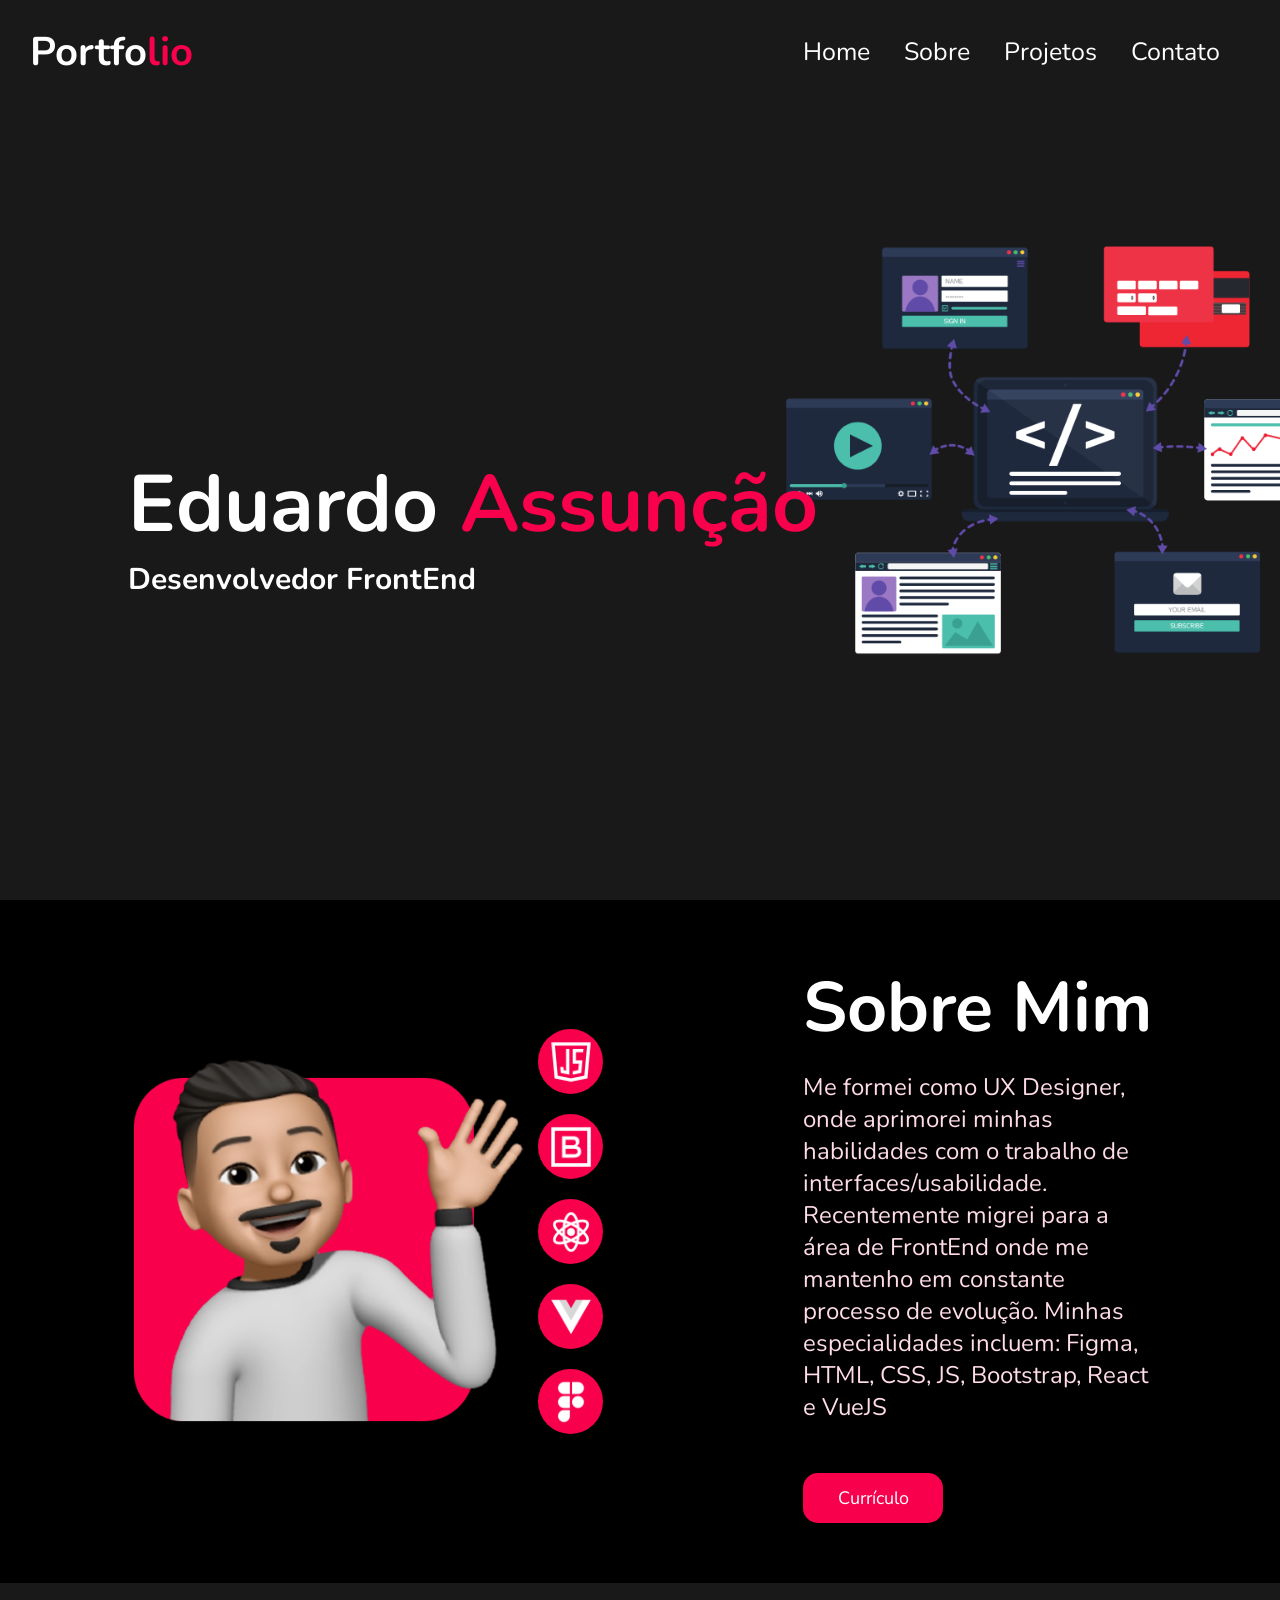
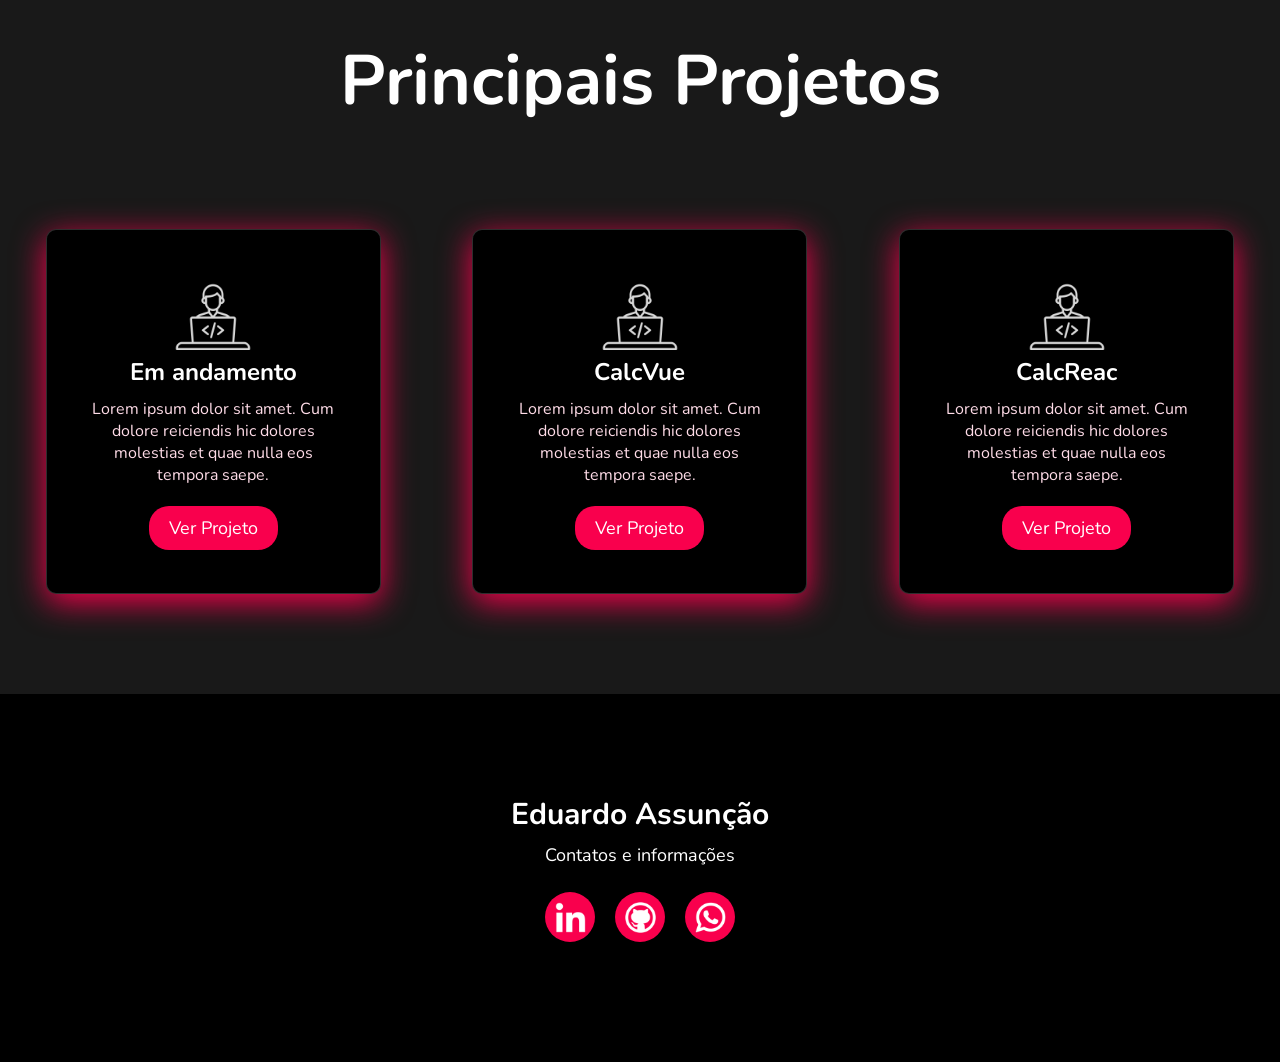
==== index.html @ 31cc2505 "Primeiro commit portfolio" ====
<!DOCTYPE html>
<html lang="pt-br">
<head>
    <meta charset="UTF-8">
    <meta name="viewport" content="width=device-width, initial-scale=1.0">
    <link rel="stylesheet" href="./styles.css">
    <link rel="preconnect" href="https://fonts.googleapis.com">
    <link rel="preconnect" href="https://fonts.gstatic.com" crossorigin>
    <link href="https://fonts.googleapis.com/css2?family=Nunito:wght@200;500&display=swap" rel="stylesheet">
    <title>Eduardo Assunção</title>
</head>
<body>

    <div class="caixa-principal" id="home">
        <nav>
            <h2 class="portfolio">Portfo<span>lio</span></h2>
            <ul>
                <li><a class="link-menu" href="#home">Home</a></li>
                <li><a class="link-menu" href="#sobre">Sobre</a></li>
                <li><a class="link-menu" href="#projetos-id">Projetos</a></li>
                <li><a class="link-menu" href="#contato">Contato</a></li>
            </ul>
        </nav>

        <div class="meu-nome">
            <h1>Eduardo <span>Assunção</span></h1>
            <h3>Desenvolvedor FrontEnd</h3>
        </div>

    </div>

    <section id="sobre">

        <img src="./img/eduardo.png">

        <div class="bibliotecas">

            <a>
                <img src="./img/js.png" title="Javascript">
            </a>

            <a>
                <img src="./img/bs.png" title="Bootstrap">
            </a>

            <a>
                <img src="./img/reac.png" title="React">
            </a>

            <a>
                <img src="./img/vue.png" title="VueJS">
            </a>

            <a>
                <img src="./img/fig.png" title="Figma">
            </a>

        </div>
        <div>
            <h2>Sobre Mim</h2>
            <p>Me formei como UX Designer, onde aprimorei minhas habilidades com o trabalho de interfaces/usabilidade. Recentemente migrei para a área de FrontEnd onde me mantenho em constante processo de evolução. Minhas especialidades incluem: Figma, HTML, CSS, JS, Bootstrap, React e VueJS</p>
            <button>Currículo</button>
        </div>

    </section>

    <div class="projetos" id="projetos-id">
        <h2>Principais Projetos</h2>

        <div class="card-projetos">

        <div class="card">
            <img src="./img/desenvolvimento.png">
            <h5>Em andamento</h5>
            <p>Lorem ipsum dolor sit amet. Cum dolore reiciendis hic dolores molestias et quae nulla eos tempora saepe.</p>
            <a>Ver Projeto</a>
        </div>

        <div class="card">
            <img src="./img/desenvolvimento.png">
            <h5>CalcVue</h5>
            <p>Lorem ipsum dolor sit amet. Cum dolore reiciendis hic dolores molestias et quae nulla eos tempora saepe.</p>
            <a>Ver Projeto</a>
        </div>

        <div class="card">
            <img src="./img/desenvolvimento.png">
            <h5>CalcReac</h5>
            <p>Lorem ipsum dolor sit amet. Cum dolore reiciendis hic dolores molestias et quae nulla eos tempora saepe.</p>
            <a>Ver Projeto</a>
        </div>

    </div>

    </div>

    <footer id="contato">
        <h5>Eduardo Assunção</h5>
        <p>Contatos e informações</p>

        <div class="icones">
            <a href="https://www.linkedin.com/in/fronteduardo/" target="_blank">
                <img src="./img/linkedin.png" title="Linkedin">
            </a>

            <a href="https://github.com/edurodriguess" target="_blank">
                <img src="./img/github.png" title="GitHub">
            </a>

            <a href="https://contate.me/eduardoassuncao" target="_blank">
                <img src="./img/whatsapp.png" title="Whatsapp">
            </a>

        </div>

    </footer>

</body>

</html>
---- styles.css ----
* {
    margin: 0;
    padding: 0;
    box-sizing: border-box;
    font-family: 'Nunito', sans-serif;
}

.caixa-principal {
    height: 100vh;
    width: 100%;
    background-image: url(./img/background.png);
    background-size: cover;
    background-position: center;
    background-color: #191919;
}

nav {
    display: flex;
    align-items: center;
    justify-content: space-between;
    padding-left: 30px;
    padding-right: 30px;
    padding-top: 25px;
}

.portfolio {
    color: #ffffff;
    font-size: 40px;
}

.portfolio span {
    color: #f9004d
}

li {
    color: #ffffff;
    list-style: none;
    display: inline-block;
    font-size: 25px;
    margin-right: 30px;
    cursor: pointer;
}

.link-menu {
    text-decoration: none;
    color: #ffffff;
}

.link-menu:hover {
    color: #f9004d;
    transition: 0.5seg;
}

.meu-nome {
    position: absolute;
    top: 50%;
    left: 10%;

}

h1 {
    color: #ffffff;
    font-size: 80px;
}

h1 span {
    color: #f9004d;
}

.meu-nome h3 {
    color: #ffffff;
    font-size: 30px;
}

section {
    display: flex;
    align-items: center;
    padding: 60px 10%;
    background-color: #000000;
}

section img {
    height: 400px;
    border-radius: 15%;
    margin-right:0px;
}

section div h2 {
    color: #ffffff;
    font-size: 70px;
}

section div p {
    color: #ffdce8;
    font-size: 24px;
    margin-top: 15px;
    margin-bottom: 50px;
}

section div button {
    color: #ffffff;
    background: #f9004d;
    height: 50px;
    width: 140px;
    font-size: 18px;
    border: none;
    border-radius: 15px;
    cursor: pointer;
}

section div button:hover {
    background-color: #000000;
    border: 2px solid #f9004d;
    transition: 0.5seg;
}

.projetos {
    background-color: #191919;
    padding-top: 50px;
    padding-bottom: 100px;
}

.projetos h2 {
    color: #ffffff;
    font-size: 70px;
    text-align: center;
}

.card {
    height: 365px;
    width: 335px;
    border-radius: 20px;
    padding: 20px 35px;
    text-align: center;
    background: #000000;
    box-shadow: 0 8px 32px 0 #f9004d;
    backdrop-filter: blur( 13.5px );
    -webkit-backdrop-filter: blur( 13.5px );
    border-radius: 10px;
    border: 1px solid rgba( 255, 255, 255, 0.18 );
}

.card img {
    height: 100px;
}

.card h5 {
    color: #ffffff;
    font-size: 24px;
}

.card p {
    color: #ffdce8;
    margin-top: 10px;
    margin-bottom: 30px;
}

.card a {
    color: #ffffff;
    background: #f9004d;
    padding: 10px 20px;
    font-size: 18px;
    border: none;
    border-radius: 20px;
    cursor: pointer;
    transition: 0.5seg;
    text-decoration: none;
}

.card a:hover {
    background-color: transparent;
    border: 2px solid #f9004d;
}

.card-projetos {
    display: flex;
    justify-content: space-around;
    margin-top: 100px;
}

footer {
    background-color: #000000;
    padding-top: 100px;
    padding-bottom: 120px;
    display: flex;
    flex-direction: column;
    align-items: center;
    justify-content: center;
}

footer h5 {
    color: #ffffff;
    font-size: 30px;
}

footer p {
    color: #ffffff;
    font-size: 18px;
    margin-top: 8px;
    margin-bottom: 25px;
}

.icones {
    display: flex;
    gap: 20px;
}

.icones img {
    height: 45px;
    border-radius: 50%;
}

.icones a {
    background-color: #f9004d;
    border-radius: 25px;
    display: flex;
    align-items: center;
    justify-content: center;
    height: 50px;
    width: 50px;
    cursor: pointer;
}

.icones a:hover {
    transform: scale(1.3);
    transition: 0.5seg;
}

.bibliotecas {
    display: flex;
    flex-direction: column;
    margin-left: 10px;
}

.bibliotecas img {
    height: 60px;
    border-radius: 50px;
}

.bibliotecas a {
    background-color: #f9004d;
    border-radius: 50px;
    display: flex;
    flex-direction: column;
    align-items: center;
    justify-content: center;
    height: 65px;
    width: 65px;
    cursor: pointer;
    margin-right: 200px;
    margin-bottom: 20px;
}

.bibliotecas a:hover {
    transform: scale(1.1);
    transition: 0.5seg;
}
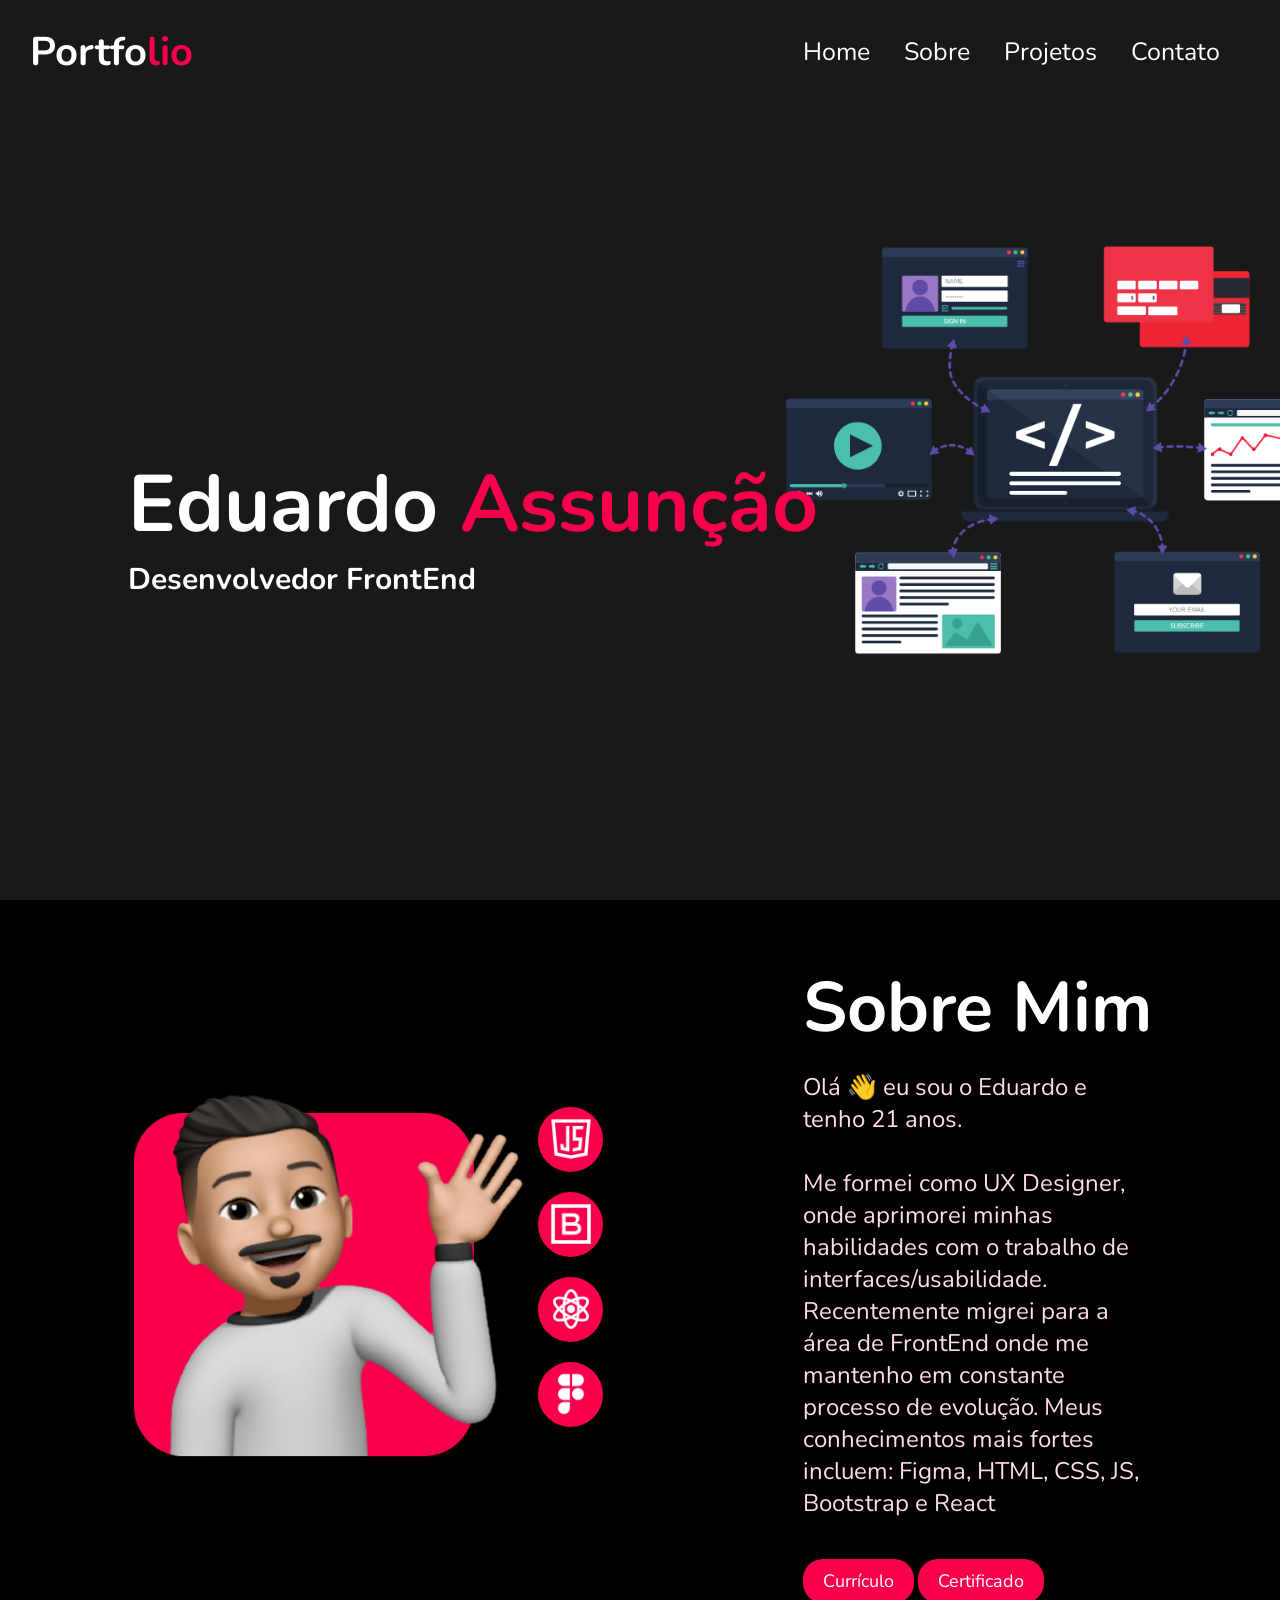
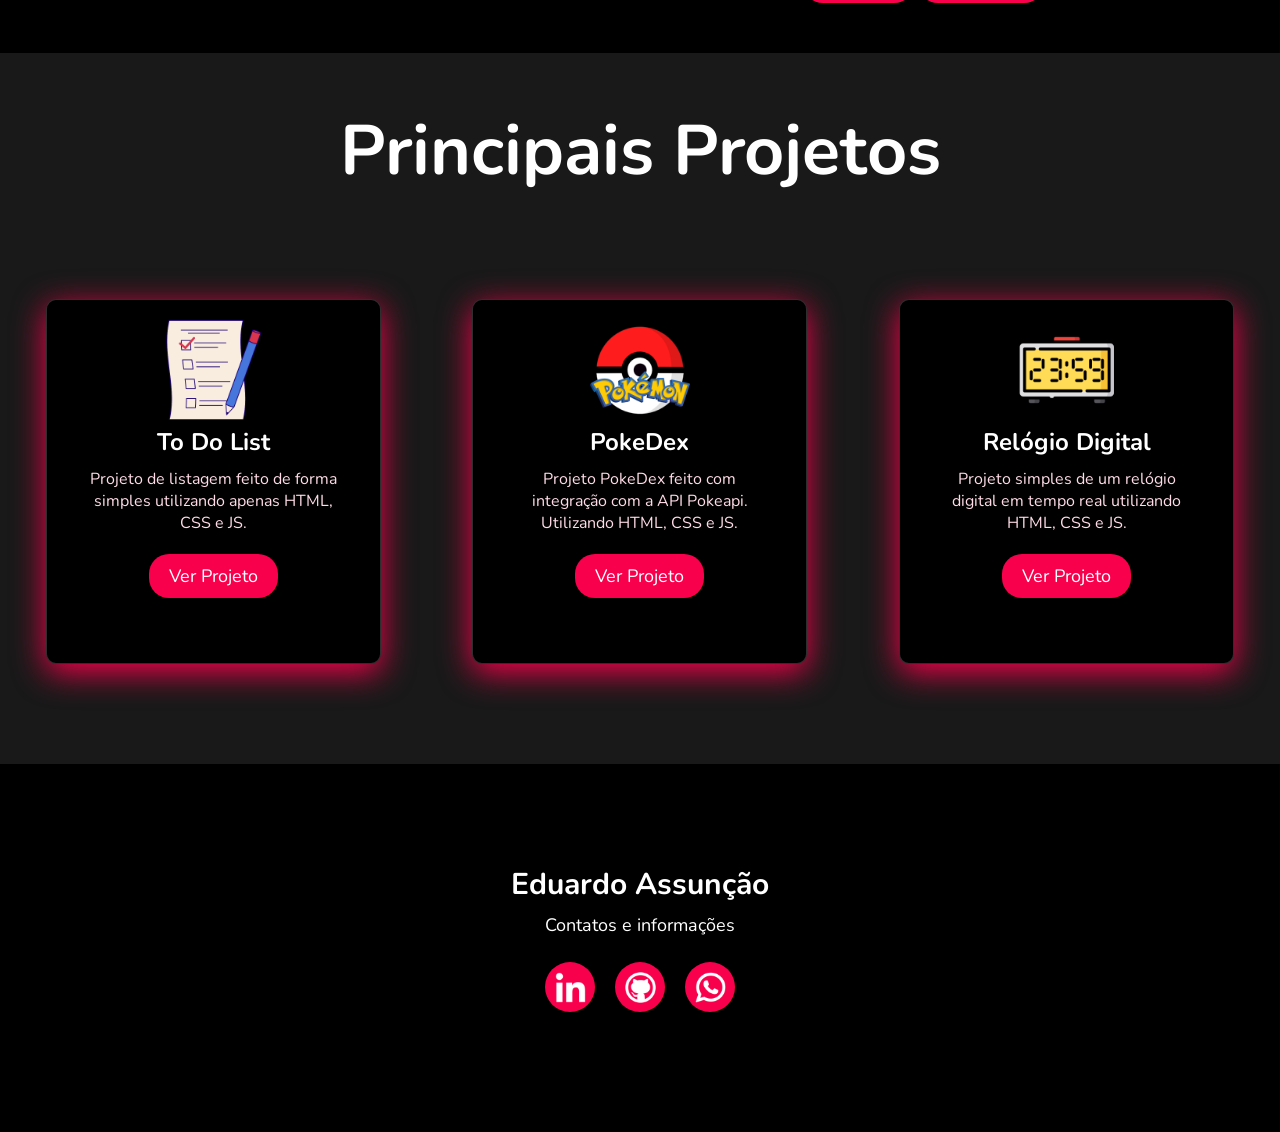
==== commit a14eea14: "Versão 2 do portfolio com projetos adicionados" ====
--- a/index.html
+++ b/index.html
@@ -48,18 +48,14 @@
             </a>
 
             <a>
-                <img src="./img/vue.png" title="VueJS">
-            </a>
-
-            <a>
                 <img src="./img/fig.png" title="Figma">
             </a>
 
         </div>
-        <div>
+        <div class="textoprincipal">
             <h2>Sobre Mim</h2>
-            <p>Me formei como UX Designer, onde aprimorei minhas habilidades com o trabalho de interfaces/usabilidade. Recentemente migrei para a área de FrontEnd onde me mantenho em constante processo de evolução. Minhas especialidades incluem: Figma, HTML, CSS, JS, Bootstrap, React e VueJS</p>
-            <button>Currículo</button>
+            <p>Olá 👋 eu sou o Eduardo e tenho 21 anos. <br><br> Me formei como UX Designer, onde aprimorei minhas habilidades com o trabalho de interfaces/usabilidade. Recentemente migrei para a área de FrontEnd onde me mantenho em constante processo de evolução. Meus conhecimentos mais fortes incluem: Figma, HTML, CSS, JS, Bootstrap e React</p>
+            <a href="./pdf/Curriculo.pdf" download>Currículo</a> <a href="./pdf/certificado udemy.pdf" target="_blank">Certificado</a>
         </div>
 
     </section>
@@ -70,24 +66,24 @@
         <div class="card-projetos">
 
         <div class="card">
-            <img src="./img/desenvolvimento.png">
-            <h5>Em andamento</h5>
-            <p>Lorem ipsum dolor sit amet. Cum dolore reiciendis hic dolores molestias et quae nulla eos tempora saepe.</p>
-            <a>Ver Projeto</a>
+            <img src="./img/todoicon.png">
+            <h5>To Do List</h5>
+            <p>Projeto de listagem feito de forma simples utilizando apenas HTML, CSS e JS.</p>
+            <a href="https://edurodriguess.github.io/todolist-basic/" target="_blank">Ver Projeto</a>
         </div>
 
         <div class="card">
-            <img src="./img/desenvolvimento.png">
-            <h5>CalcVue</h5>
-            <p>Lorem ipsum dolor sit amet. Cum dolore reiciendis hic dolores molestias et quae nulla eos tempora saepe.</p>
-            <a>Ver Projeto</a>
+            <img src="./img/pokemonicon.png">
+            <h5>PokeDex</h5>
+            <p>Projeto PokeDex feito com integração com a API Pokeapi. Utilizando HTML, CSS e JS.</p>
+            <a href="https://edurodriguess.github.io/projetopokedex/" target="_blank">Ver Projeto</a>
         </div>
 
         <div class="card">
-            <img src="./img/desenvolvimento.png">
-            <h5>CalcReac</h5>
-            <p>Lorem ipsum dolor sit amet. Cum dolore reiciendis hic dolores molestias et quae nulla eos tempora saepe.</p>
-            <a>Ver Projeto</a>
+            <img src="./img/relogiodigital.png">
+            <h5>Relógio Digital</h5>
+            <p>Projeto simples de um relógio digital em tempo real utilizando HTML, CSS e JS.</p>
+            <a href="https://edurodriguess.github.io/relogiodig/" target="_blank">Ver Projeto</a>
         </div>
 
     </div>
--- a/styles.css
+++ b/styles.css
@@ -97,18 +97,19 @@
     margin-bottom: 50px;
 }
 
-section div button {
+.textoprincipal a {
     color: #ffffff;
     background: #f9004d;
-    height: 50px;
-    width: 140px;
+    padding: 10px 20px;
     font-size: 18px;
     border: none;
-    border-radius: 15px;
-    cursor: pointer;
-}
-
-section div button:hover {
+    border-radius: 20px;
+    cursor: pointer;
+    transition: 0.5seg;
+    text-decoration: none;
+}
+
+.textoprincipal a:hover {
     background-color: #000000;
     border: 2px solid #f9004d;
     transition: 0.5seg;
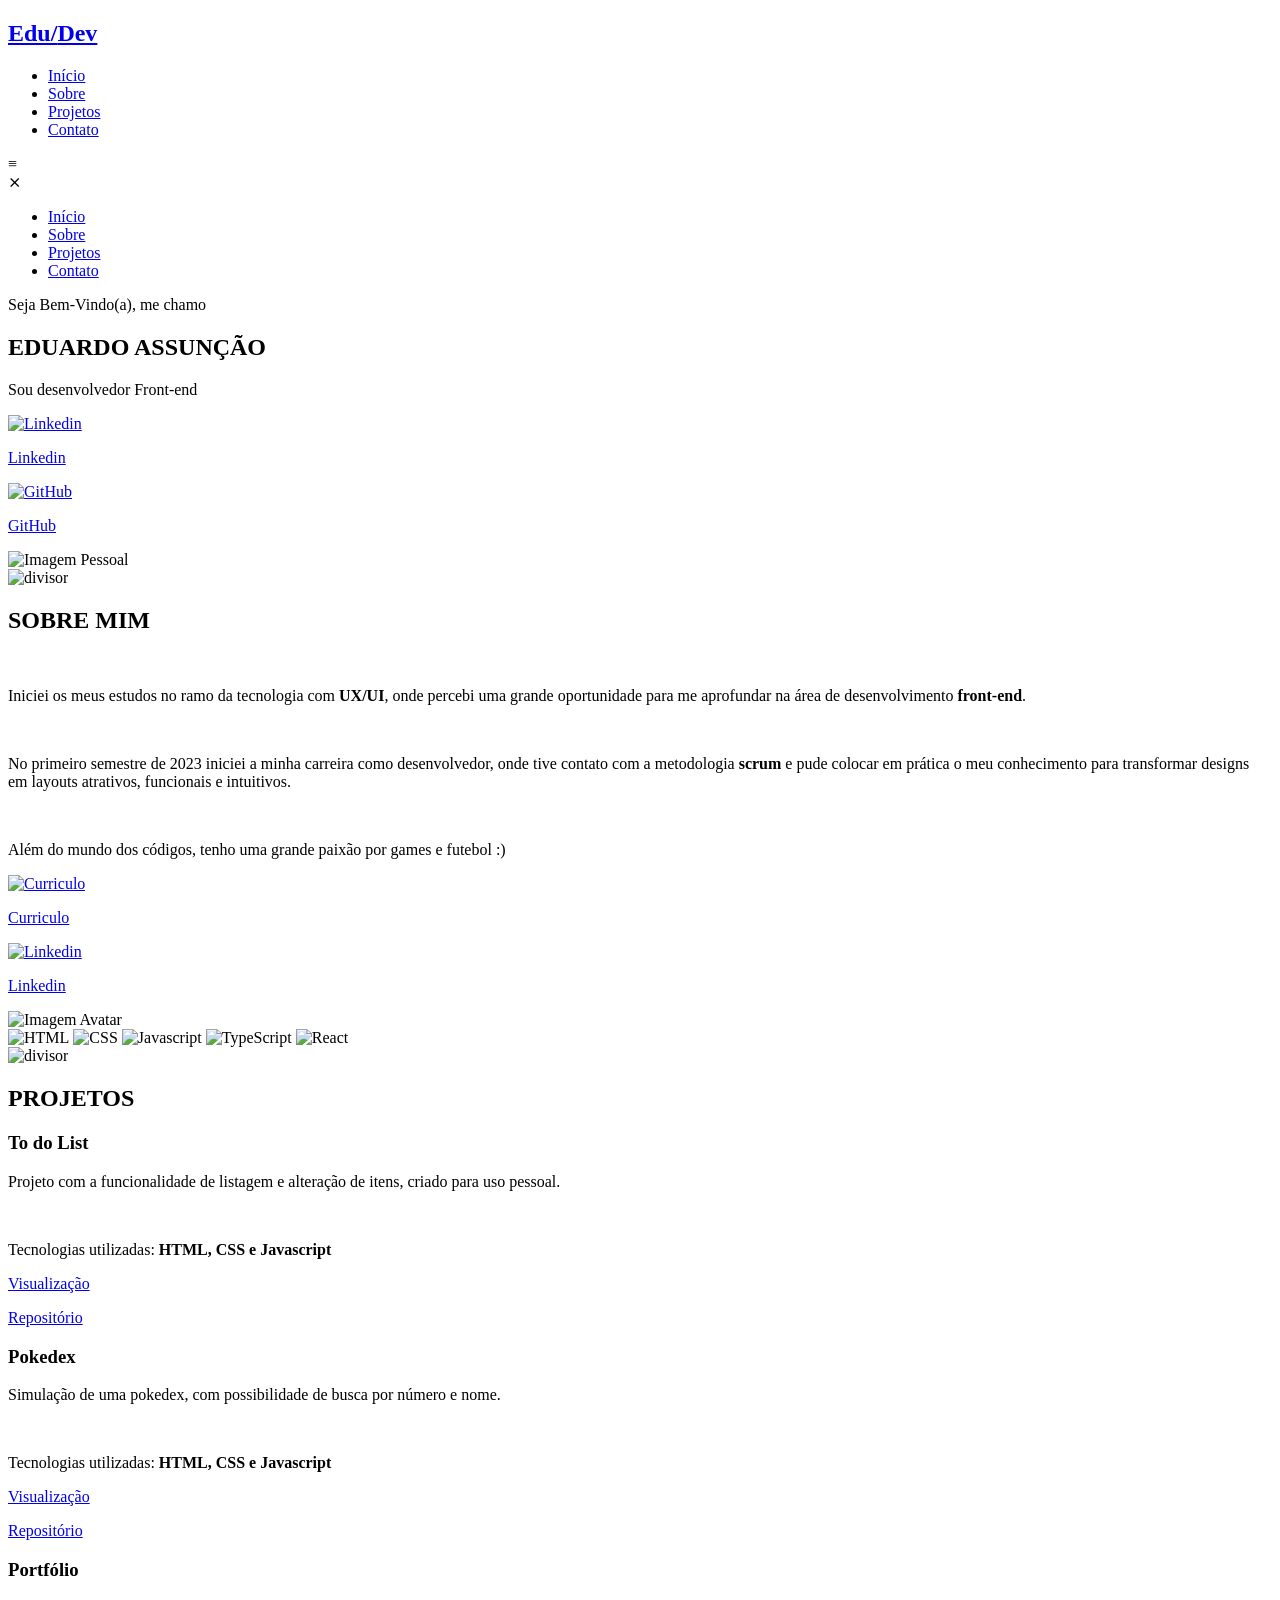
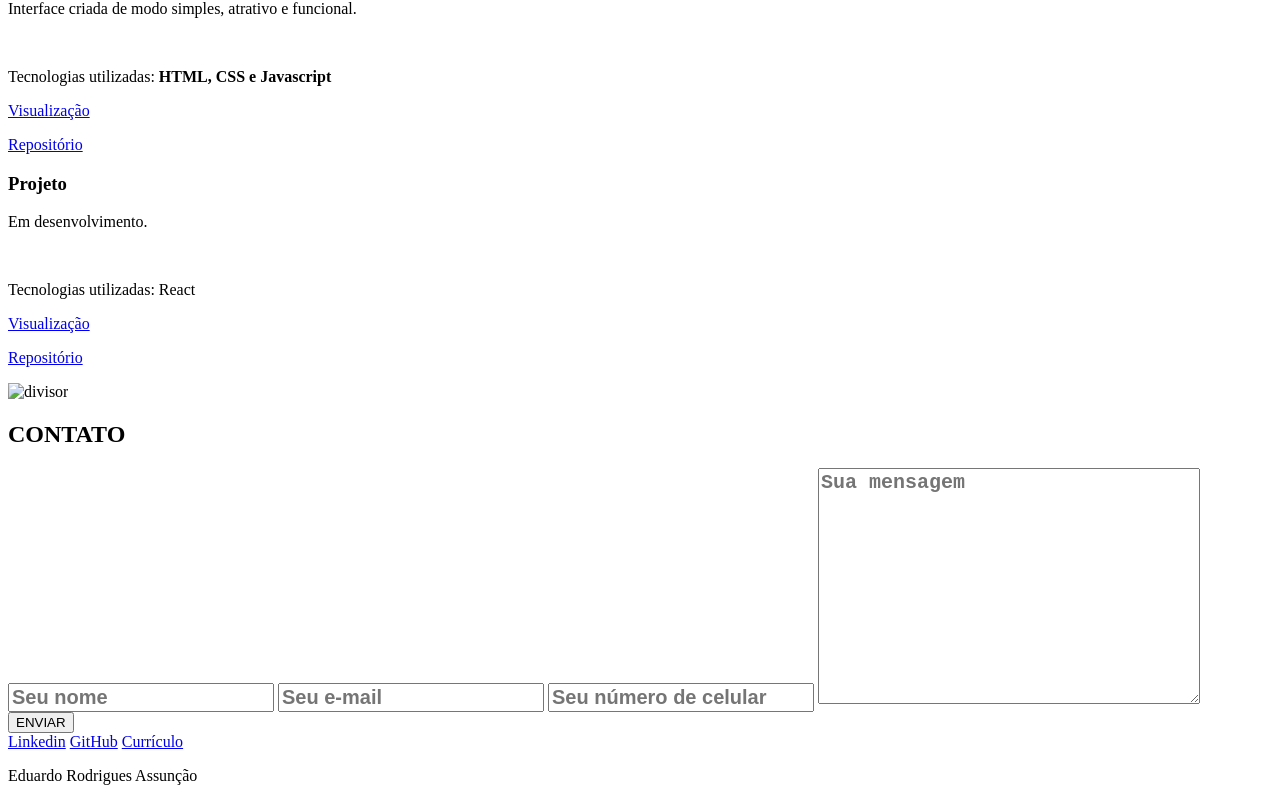
==== commit 0b3bfcd9: "Alteração de estrutura HTML Atualização de portfolio" ====
--- a/index.html
+++ b/index.html
@@ -1,116 +1,252 @@
 <!DOCTYPE html>
 <html lang="pt-br">
+
 <head>
-    <meta charset="UTF-8">
-    <meta name="viewport" content="width=device-width, initial-scale=1.0">
-    <link rel="stylesheet" href="./styles.css">
+    <meta charset="UTF-8" />
+    <meta name="viewport" content="width=device-width, initial-scale=1.0" />
+    <title>Portfólio - Eduardo Assunção</title>
+    <link rel="stylesheet" href="css/style.css" />
+    <link rel="stylesheet" href="css/responsive.css" />
     <link rel="preconnect" href="https://fonts.googleapis.com">
     <link rel="preconnect" href="https://fonts.gstatic.com" crossorigin>
-    <link href="https://fonts.googleapis.com/css2?family=Nunito:wght@200;500&display=swap" rel="stylesheet">
-    <title>Eduardo Assunção</title>
+    <link href="https://fonts.googleapis.com/css2?family=Raleway:ital,wght@0,100..900;1,100..900&display=swap"
+        rel="stylesheet">
 </head>
+
 <body>
-
-    <div class="caixa-principal" id="home">
-        <nav>
-            <h2 class="portfolio">Portfo<span>lio</span></h2>
-            <ul>
-                <li><a class="link-menu" href="#home">Home</a></li>
-                <li><a class="link-menu" href="#sobre">Sobre</a></li>
-                <li><a class="link-menu" href="#projetos-id">Projetos</a></li>
-                <li><a class="link-menu" href="#contato">Contato</a></li>
-            </ul>
-        </nav>
-
-        <div class="meu-nome">
-            <h1>Eduardo <span>Assunção</span></h1>
-            <h3>Desenvolvedor FrontEnd</h3>
-        </div>
-
-    </div>
-
-    <section id="sobre">
-
-        <img src="./img/eduardo.png">
-
-        <div class="bibliotecas">
-
-            <a>
-                <img src="./img/js.png" title="Javascript">
-            </a>
-
-            <a>
-                <img src="./img/bs.png" title="Bootstrap">
-            </a>
-
-            <a>
-                <img src="./img/reac.png" title="React">
-            </a>
-
-            <a>
-                <img src="./img/fig.png" title="Figma">
-            </a>
-
-        </div>
-        <div class="textoprincipal">
-            <h2>Sobre Mim</h2>
-            <p>Olá 👋 eu sou o Eduardo e tenho 21 anos. <br><br> Me formei como UX Designer, onde aprimorei minhas habilidades com o trabalho de interfaces/usabilidade. Recentemente migrei para a área de FrontEnd onde me mantenho em constante processo de evolução. Meus conhecimentos mais fortes incluem: Figma, HTML, CSS, JS, Bootstrap e React</p>
-            <a href="./pdf/Curriculo.pdf" download>Currículo</a> <a href="./pdf/certificado udemy.pdf" target="_blank">Certificado</a>
-        </div>
-
-    </section>
-
-    <div class="projetos" id="projetos-id">
-        <h2>Principais Projetos</h2>
-
-        <div class="card-projetos">
-
-        <div class="card">
-            <img src="./img/todoicon.png">
-            <h5>To Do List</h5>
-            <p>Projeto de listagem feito de forma simples utilizando apenas HTML, CSS e JS.</p>
-            <a href="https://edurodriguess.github.io/todolist-basic/" target="_blank">Ver Projeto</a>
-        </div>
-
-        <div class="card">
-            <img src="./img/pokemonicon.png">
-            <h5>PokeDex</h5>
-            <p>Projeto PokeDex feito com integração com a API Pokeapi. Utilizando HTML, CSS e JS.</p>
-            <a href="https://edurodriguess.github.io/projetopokedex/" target="_blank">Ver Projeto</a>
-        </div>
-
-        <div class="card">
-            <img src="./img/relogiodigital.png">
-            <h5>Relógio Digital</h5>
-            <p>Projeto simples de um relógio digital em tempo real utilizando HTML, CSS e JS.</p>
-            <a href="https://edurodriguess.github.io/relogiodig/" target="_blank">Ver Projeto</a>
-        </div>
-
-    </div>
-
-    </div>
-
-    <footer id="contato">
-        <h5>Eduardo Assunção</h5>
-        <p>Contatos e informações</p>
-
-        <div class="icones">
-            <a href="https://www.linkedin.com/in/fronteduardo/" target="_blank">
-                <img src="./img/linkedin.png" title="Linkedin">
-            </a>
-
-            <a href="https://github.com/edurodriguess" target="_blank">
-                <img src="./img/github.png" title="GitHub">
-            </a>
-
-            <a href="https://contate.me/eduardoassuncao" target="_blank">
-                <img src="./img/whatsapp.png" title="Whatsapp">
-            </a>
-
-        </div>
-
+    <header>
+        <div class="interface">
+            <div class="logo">
+                <a href="#">
+                    <h2 class="logo-principal">
+                        Edu/<span class="destaque-logo">Dev</span>
+                    </h2>
+                </a>
+            </div>
+
+            <nav class="menu-desktop">
+                <ul>
+                    <li><a href="#inicio">Início</a></li>
+                    <li><a href="#sobre">Sobre</a></li>
+                    <li><a href="#projetos">Projetos</a></li>
+                    <li><a href="#contato">Contato</a></li>
+                </ul>
+            </nav>
+
+            <div class="btn-abrir-menu" id="abrir-menu"><a>&Congruent;</a></div>
+
+            <div class="menu-mobile" id="menu-mobile">
+                <div class="btn-fechar">&Cross;</div>
+
+                <nav>
+                    <ul>
+                        <li><a href="#inicio">Início</a></li>
+                        <li><a href="#sobre">Sobre</a></li>
+                        <li><a href="#projetos">Projetos</a></li>
+                        <li><a href="#contato">Contato</a></li>
+                    </ul>
+                </nav>
+            </div>
+
+            <div class="overlay-menu" id="overlay-menu"></div>
+        </div>
+    </header>
+
+    <main>
+        <section id="inicio"> <!-- INICIO DA SECTION -->
+            <div class="row">
+                <div class="col-lg-5">
+                    <p class="sub">Seja Bem-Vindo(a), me chamo</p>
+                    <h1 class="title">
+                        EDUARDO <span class="destaque">ASSUNÇÃO</span>
+                    </h1>
+                    <p class="sub">Sou desenvolvedor Front-end</p>
+
+                    <div class="grade-imagens">
+                        <a class="botao" href="https://www.linkedin.com/in/fronteduardo/" target="_blank"><img
+                                src="imagens/logo-linkedin.svg" alt="Linkedin" width="50px" />
+                            <p>Linkedin</p>
+                        </a>
+                        <a class="botao" href="https://github.com/edurodriguess" target="_blank"><img
+                                src="imagens/logo-github.svg" alt="GitHub" width="50px" />
+                            <p>GitHub</p>
+                        </a>
+                    </div>
+                </div>
+
+                <div class="col-lg-4">
+                    <div class="col-lg-10">
+                        <img class="animation w100" src="imagens/img-dev.svg" alt="Imagem Pessoal" />
+                    </div>
+                </div>
+            </div>
+        </section><!-- FIM DA SECTION -->
+
+        <div class="col-lg-10">
+            <img class="divisor w100" src="imagens/divisor.svg" alt="divisor" />
+        </div>
+
+        <section id="sobre"><!-- INICIO DA SECTION -->
+            <div class="row">
+                <div class="col-lg-5">
+                    <h2 class="title destaque">SOBRE MIM</h2>
+                    <br />
+                    <p class="sub">
+                        Iniciei os meus estudos no ramo da tecnologia com <b>UX/UI</b>, onde percebi uma grande oportunidade
+                        para me aprofundar na área de desenvolvimento <b>front-end</b>.
+                    </p>
+                    <br />
+                    <p class="sub">
+                        No primeiro semestre de 2023 iniciei a minha carreira como desenvolvedor, onde tive contato com a metodologia
+                        <b>scrum</b> e pude colocar em prática o meu conhecimento
+                        para transformar designs em layouts atrativos, funcionais e intuitivos.
+                    </p>
+                    <br />
+                    <p class="sub">
+                        Além do mundo dos códigos, tenho uma grande paixão por games e
+                        futebol :)
+                    </p>
+
+                    <div class="grade-imagens">
+                        <a class="botao" href="docs/Curriculo - Eduardo Assunção.pdf" target="_blank"><img
+                                src="imagens/logo-cv.svg" alt="Curriculo" width="50px" />
+                            <p>Curriculo</p>
+                        </a>
+                        <a class="botao" href="https://www.linkedin.com/in/fronteduardo/" target="_blank"><img
+                                src="imagens/logo-linkedin.svg" alt="Linkedin" width="50px" />
+                            <p>Linkedin</p>
+                        </a>
+                    </div>
+                </div>
+
+                <div class="col-lg-4">
+                    <div class="col-lg-10 just-center">
+                        <img class="w90" src="imagens/img-avatar2.png" alt="Imagem Avatar" />
+                    </div>
+                    <div class="grade-tecnologias">
+                        <a class="icon-tec" aria-label="HTML"><img src="imagens/logo-html.svg" alt="HTML" width="80px" /></a>
+                        <a class="icon-tec" aria-label="CSS"><img src="imagens/logo-css.svg" alt="CSS" width="80px" /></a>
+                        <a class="icon-tec" aria-label="Javascript"><img src="imagens/logo-js.svg" alt="Javascript"
+                                width="80px" /></a>
+                        <a class="icon-tec" aria-label="TypeScript"><img src="imagens/logo-ts.svg" alt="TypeScript"
+                                width="80px" /></a>
+                        <a class="icon-tec" aria-label="React"><img src="imagens/logo-reac.svg" alt="React"
+                                width="80px" /></a>
+                    </div>
+                </div>
+            </div>
+        </section><!-- FIM DA SECTION -->
+
+        <div class="col-lg-10">
+            <img class="divisor2 w100" src="imagens/divisor.svg" alt="divisor" />
+        </div>
+
+        <section id="projetos"><!-- INICIO DA SECTION -->
+            <div class="row">
+                <div class="col-lg-10 just-center">
+                    <h2 class="title destaque">PROJETOS</h2>
+                </div>
+
+                <div class="col-lg-10">
+                    <div class="grade-projetos">
+                        <div class="projeto" style="background-image: url(imagens/todolistbasic.png)">
+                            <div class="overlay">
+                                <h3>To do List</h3>
+                                <p>Projeto com a funcionalidade de listagem e alteração de itens, criado para
+                                    uso pessoal.</p><br>
+                                <p>Tecnologias utilizadas: <b>HTML, CSS e Javascript</b></p>
+                                <a class="botao-projetos" href="https://edurodriguess.github.io/todolist-basic/"
+                                    target="_blank">
+                                    <p>Visualização</p>
+                                </a>
+                                <a class="botao-projetos" href="https://github.com/edurodriguess/todolist-basic"
+                                    target="_blank">
+                                    <p>Repositório</p>
+                                </a>
+                            </div>
+                        </div>
+                        <div class="projeto" style="background-image: url(imagens/pokedex.png)">
+                            <div class="overlay">
+                                <h3>Pokedex</h3>
+                                <p>Simulação de uma pokedex, com possibilidade de busca por número e nome.</p><br>
+                                <p>Tecnologias utilizadas: <b>HTML, CSS e Javascript</b></p>
+                                <a class="botao-projetos" href="https://edurodriguess.github.io/pokedex/" target="_blank">
+                                    <p>Visualização</p>
+                                </a>
+                                <a class="botao-projetos" href="https://github.com/edurodriguess/pokedex" target="_blank">
+                                    <p>Repositório</p>
+                                </a>
+                            </div>
+                        </div>
+                        <div class="projeto" style="background-image: url(imagens/portfolio.png)">
+                            <div class="overlay">
+                                <h3>Portfólio</h3>
+                                <p>Interface criada de modo simples, atrativo e funcional.</p><br>
+                                <p>Tecnologias utilizadas: <b>HTML, CSS e Javascript</b></p>
+                                <a class="botao-projetos" href="https://edurodriguess.github.io/portfolio/" target="_blank">
+                                    <p>Visualização</p>
+                                </a>
+                                <a class="botao-projetos" href="https://github.com/edurodriguess/portfolio/" target="_blank">
+                                    <p>Repositório</p>
+                                </a>
+                            </div>
+                        </div>
+                        <div class="projeto" style="background-image: url(imagens/embreve.svg)">
+                            <div class="overlay">
+                                <h3>Projeto</h3>
+                                <p>Em desenvolvimento.</p><br>
+                                <p>Tecnologias utilizadas: React</p>
+                                <a class="botao-projetos" href="#" target="_blank">
+                                    <p>Visualização</p>
+                                </a>
+                                <a class="botao-projetos" href="#" target="_blank">
+                                    <p>Repositório</p>
+                                </a>
+                            </div>
+                        </div>
+                    </div>
+                </div>
+            </div>
+        </section><!-- FIM DA SECTION -->
+
+        <div class="col-lg-10">
+            <img class="divisor w100" src="imagens/divisor.svg" alt="divisor" />
+        </div>
+
+        <section id="contato"><!-- INICIO DA SECTION -->
+            <div class="col-lg-10 just-center">
+                <h2 class="title destaque">CONTATO</h2>
+            </div>
+
+            <div class="col-lg-10 just-center">
+                <form action="">
+                    <input type="text" name="" id="" placeholder="Seu nome" style="font-size: 20px; font-weight: 600;" required>
+                    <input type="text" name="" id="" placeholder="Seu e-mail" style="font-size: 20px; font-weight: 600;" required>
+                    <input type="text" name="" id="" placeholder="Seu número de celular" style="font-size: 20px; font-weight: 600;">
+                    <textarea name="" id="" cols="30" rows="10" placeholder="Sua mensagem" style="font-size: 20px; font-weight: 600;"
+                        required></textarea>
+                    <div class="btn-enviar"><input type="submit" value="ENVIAR"></div>
+                </form>
+            </div>
+
+        </section><!-- FIM DA SECTION -->
+    </main>
+
+    <footer>
+        <div class="rodape">
+            <div class="links">
+                <a href="https://www.linkedin.com/in/fronteduardo/" target="_blank">Linkedin</a>
+                <a href="https://github.com/edurodriguess" target="_blank">GitHub</a>
+                <a href="docs/Curriculo - Eduardo Assunção.pdf" target="_blank">Currículo</a>
+            </div>
+
+            <div class="nome">
+                <p>Eduardo Rodrigues Assunção</p>
+            </div>
+        </div>
     </footer>
 
+    <script src="js/dev.js"></script>
 </body>
 
-</html>+</html>
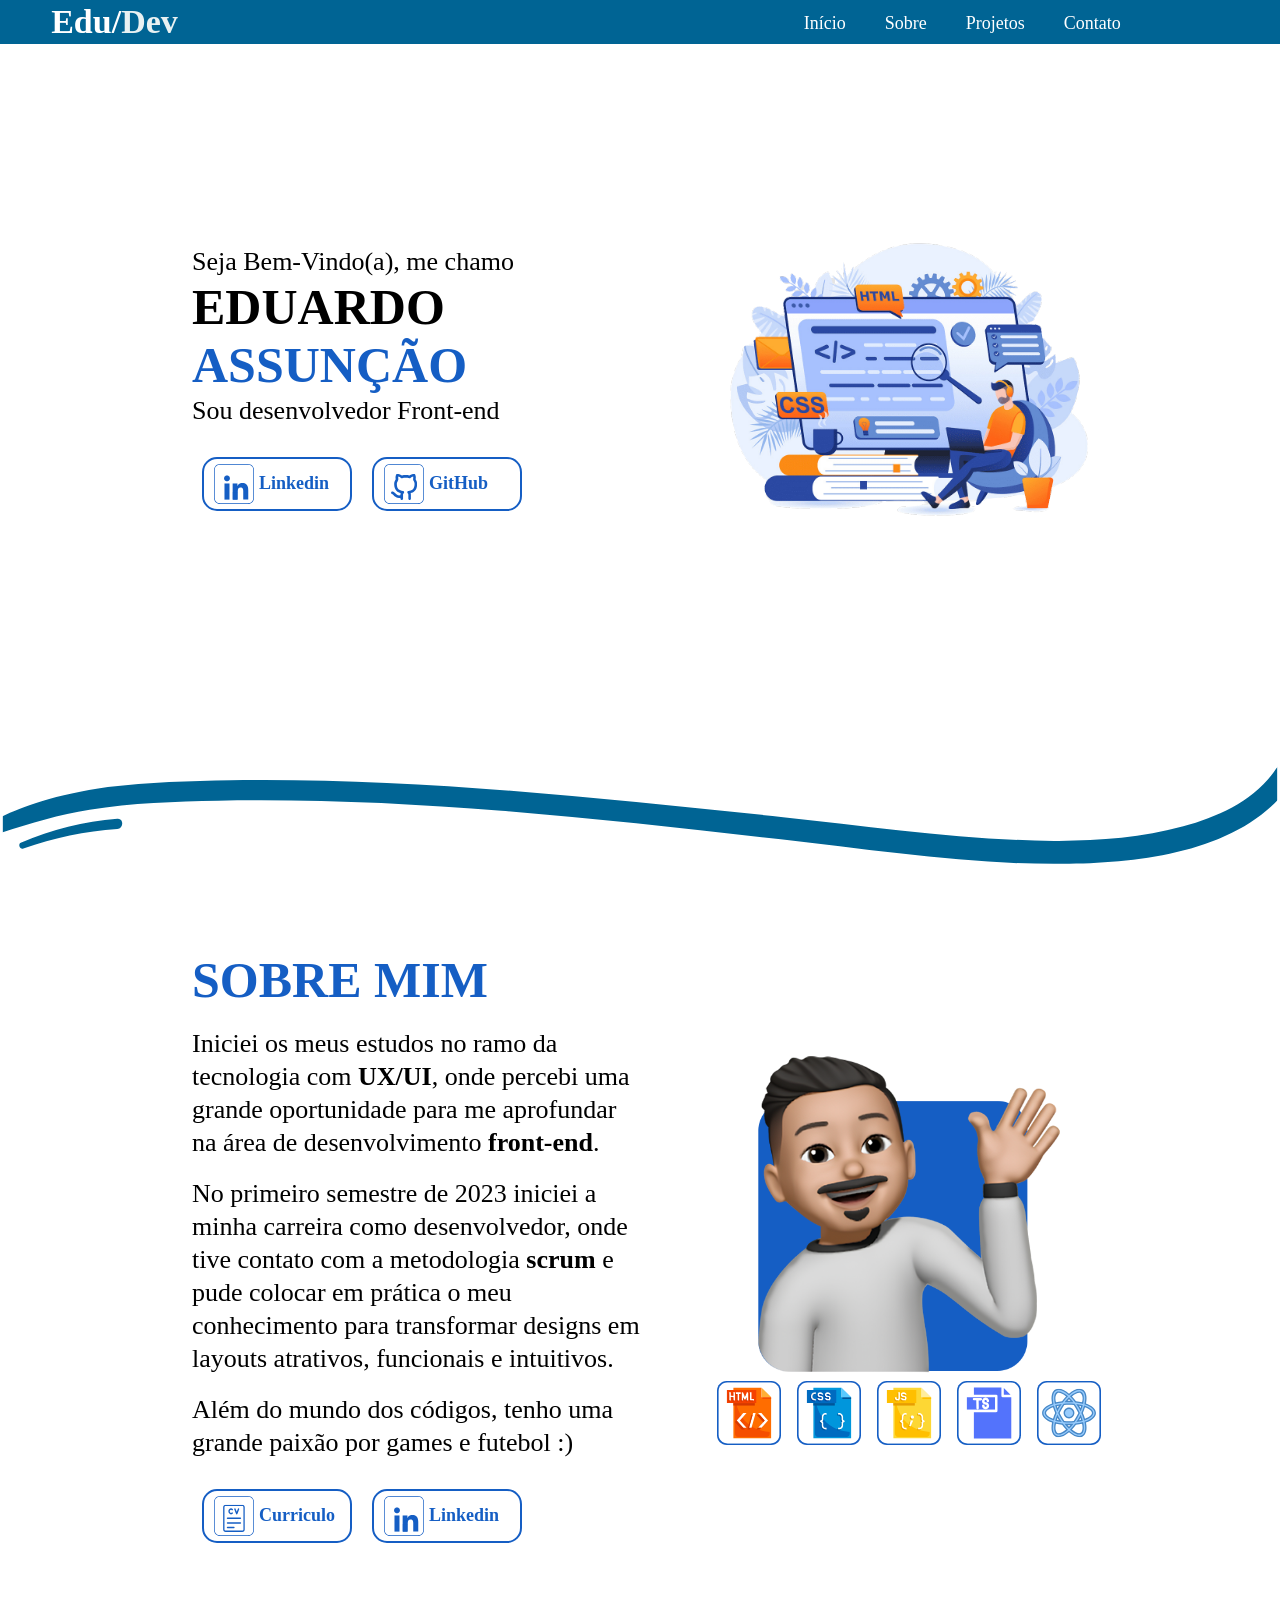
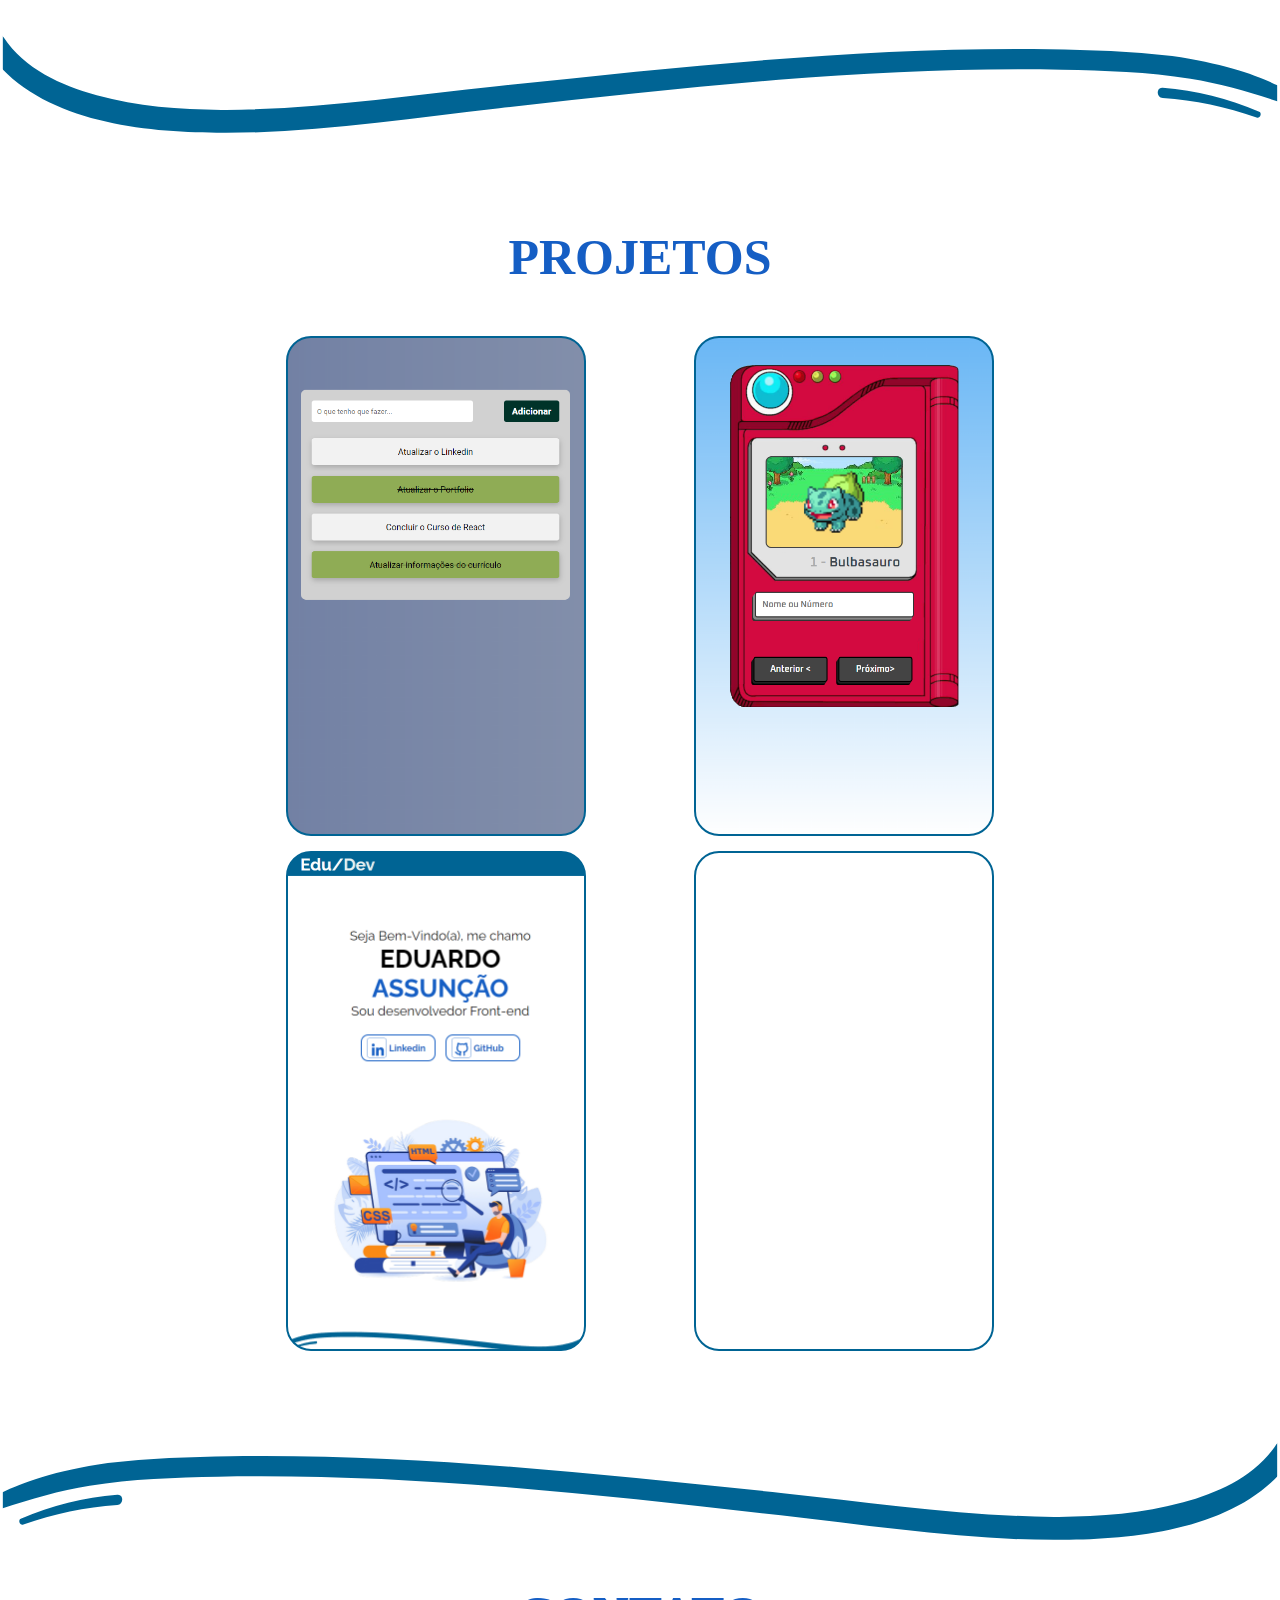
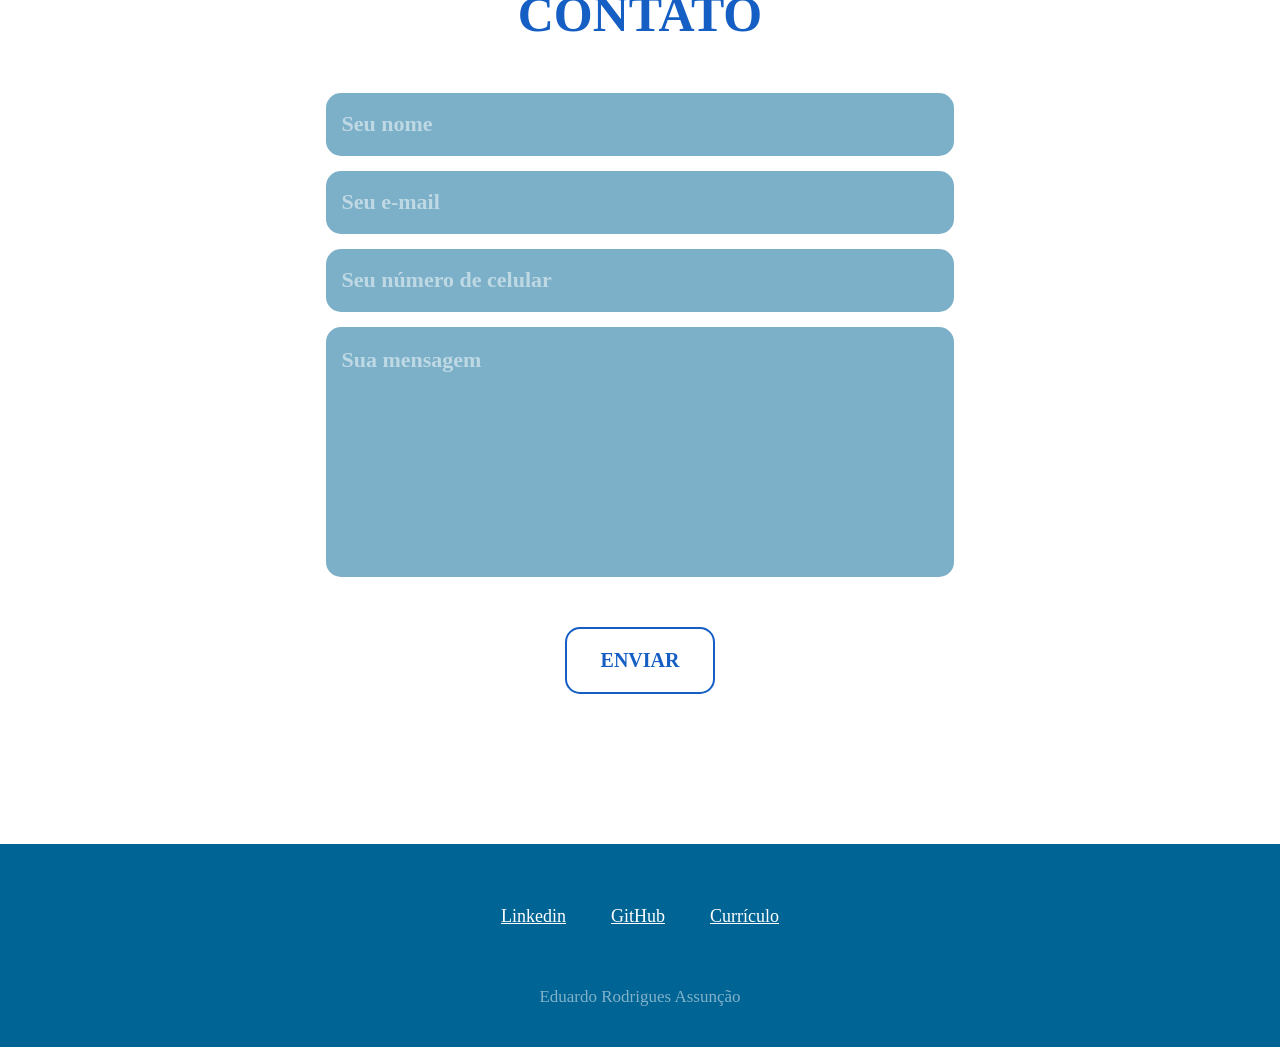
==== commit a100665d: "Add files via upload adição de um novo projeto ao portfolio" ====
--- a/index.html
+++ b/index.html
@@ -191,12 +191,12 @@
                                 </a>
                             </div>
                         </div>
-                        <div class="projeto" style="background-image: url(imagens/embreve.svg)">
-                            <div class="overlay">
-                                <h3>Projeto</h3>
-                                <p>Em desenvolvimento.</p><br>
-                                <p>Tecnologias utilizadas: React</p>
-                                <a class="botao-projetos" href="#" target="_blank">
+                        <div class="projeto" style="background-image: url(imagens/osmose.png)">
+                            <div class="overlay">
+                                <h3>OSMOSE Academy</h3>
+                                <p>Plataforma criada utilizando o software de código aberto Moodle, aplicando conhecimentos básicos de PHP, MySql e Front-End para a criação de uma interface atrativa, funcional e responsiva.</p><br>
+                                
+                                <a class="botao-projetos" href="https://osmoseacademy.com/testprototype/" target="_blank">
                                     <p>Visualização</p>
                                 </a>
                                 <a class="botao-projetos" href="#" target="_blank">
--- a/css/style.css
+++ b/css/style.css
@@ -0,0 +1,496 @@
+/* Gerais */
+
+* {
+    margin: 0;
+    padding: 0;
+    box-sizing: border-box;
+    font-family: "Raleway";
+}
+
+body {
+    background-color: #fff;
+    height: 100vh;
+}
+
+/* Menu de navegação */
+.interface {
+    max-width: 1280px;
+    margin: 0 auto;
+}
+header {
+    padding: 3px 4%;
+    background-color: #006494;
+    position: fixed;
+    width: 100%;
+    z-index: 9999;
+}
+header .interface {
+    display: flex;
+    align-items: center;
+    justify-content: space-between;
+}
+header a {
+    display: inline-block;
+    color: #fff;
+    text-decoration: none;
+}
+header nav ul {
+    list-style: none;
+}
+header .menu-desktop ul li {
+    display: inline-block;
+    padding-right: 35px;
+    font-size: 22px;
+}
+header .menu-desktop ul li:hover {
+    font-weight: bold;
+    transform: scale(1.1);
+}
+.logo-principal {
+    font-weight: bold;
+    font-size: 34px;
+}
+.destaque-logo {
+    color: #e8f1f2;
+}
+
+.menu-desktop {
+    min-width: 425px;
+}
+/* Fim do Menu de Navegação */
+
+/* Corpo */
+
+/* TOPO */
+
+main {
+    width: 100%;
+    margin-left: auto;
+    margin-right: auto;
+}
+
+main section {
+    width: 70%;
+    margin-left: auto;
+    margin-right: auto;
+}
+
+.row {
+    display: flex;
+    justify-content: space-between;
+    align-items: center;
+    width: 100%;
+    height: 85vh;
+    flex-wrap: wrap;
+}
+
+.col-lg-10 {
+    width: 100%;
+}
+
+.col-lg-5 {
+    width: 50%;
+}
+
+.col-lg-4 {
+    width: 40%;
+    display: block;
+    flex-wrap: nowrap;
+}
+
+.grade-imagens {
+    justify-content: flex-start;
+    display: flex;
+    padding-top: 20px;
+}
+
+.grade-tecnologias {
+    justify-content: center;
+    display: flex;
+    padding-top: 5px;
+}
+
+.sub {
+    font-size: 26px;
+    line-height: 33px;
+}
+
+.title {
+    font-size: 50px;
+}
+
+.destaque {
+    color: #155EC4;
+}
+
+.botao {
+    align-items: center;
+    align-content: center;
+    background-color: #fff;
+    padding: 5px;
+    width: 150px;
+    margin: 10px;
+    display: inline-flex;
+    border: 2px solid #155EC4;
+    border-radius: 15px;
+    text-align: center;
+}
+
+.botao:hover {
+    background-color: #155EC4;
+    cursor: pointer;
+}
+
+.botao p {
+    color: #155EC4;
+    font-weight: bold;
+}
+
+.botao:hover p {
+    color: #fff;
+}
+
+.animation {
+    position: relative;
+    animation: flutuar 2s ease-in-out infinite alternate;
+}
+
+@keyframes flutuar {
+    0% {
+        top: 0;
+    }
+
+    100% {
+        top: 15px
+    }
+}
+
+/* fim topo */
+
+/*SOBRE*/
+
+.divisor2 {
+    transform: scaleX(-1);
+}
+
+a {
+    text-decoration: none;
+}
+
+.just-center {
+    justify-content: center;
+    display: flex;
+    text-align: center;
+}
+
+.w90 {
+    width: 90%;
+}
+
+.w100 {
+    width: 100%;
+}
+
+.icon-tec {
+    cursor: pointer;
+}
+
+.grade-tecnologias img:hover {
+    transform: scale(1.1);
+}
+
+[aria-label] {
+    position: relative;
+}
+
+[aria-label]::after {
+    content: attr(aria-label);
+    display: none;
+    position: absolute;
+    top: 110%;
+    left: 0px;
+    z-index: 5000;
+    pointer-events: none;
+    padding: 8px 10px;
+    text-decoration: none;
+    font-size: .9em;
+    color: #fff;
+    background-color: #006494;
+    border-radius: 10px;
+    font-weight: bold;
+}
+
+[aria-label]:hover::after {
+    display: block;
+}
+/* fim sobre */
+
+/* Projetos */
+
+#projetos .row {
+    height: 100%;
+    margin: 90px 0px;
+}
+
+.grade-projetos {
+    display: flex;
+    justify-content: space-evenly;
+    flex-wrap: wrap;
+    gap: 15px;
+    margin-top: 50px;
+}
+
+.projeto {
+    min-width: 300px;
+    min-height: 500px;
+    border: 2px solid #006494;
+    border-radius: 25px;
+    background-size: cover;
+    position: relative;
+    background-position: center top;
+    transition: 10s;
+}
+
+.projeto:hover {
+    background-position: center 100%;
+}
+
+.overlay {
+    position: absolute;
+    background-color: #000000c0;
+    border-radius: 24px;
+    width: 100%;
+    height: 100%;
+    text-align: center;
+    align-content: center;
+    opacity: 0;
+    transition: 0.5s;
+    color: #fff;
+}
+
+.overlay:hover {
+    opacity: 1;
+}
+
+.overlay h3 {
+    font-size: 25px;
+    margin-bottom: 30px;
+}
+
+.overlay p, a {
+    font-size: 18px;
+    width: 92%;
+    margin-left: auto;
+    margin-right: auto;
+}
+
+.botao-projetos {
+    align-items: center;
+    background-color: #fff;
+    color: #155EC4;
+    padding: 5px;
+    width: 150px;
+    margin-top: 20px;
+    display: inline-flex;
+    border: 2px solid #155EC4;
+    border-radius: 15px;
+}
+.botao-projetos p {
+    text-align: center;
+    width: 100%;
+    font-weight: bold;
+}
+
+.botao-projetos:hover {
+    cursor: pointer;
+    background-color: #155EC4;
+    color: #fff;
+}
+
+/* fim projetos */
+
+/* contato */
+
+form {
+    width: 70%;
+    max-width: 900px;
+    margin: 50px auto;
+    display: flex;
+    justify-content: center;
+    flex-direction: column;
+    gap: 15px;
+}
+
+form input, form textarea {
+    width: 100%;
+    border: 0;
+    outline: 0;
+    padding: 20px 15px;
+    background-color: #00659483;
+    border-radius: 15px;
+    color: #fff;
+}
+
+form input::placeholder {
+    color: #ffffff81;
+    font-size: 22px;
+}
+
+form textarea::placeholder {
+    color: #ffffff81;
+    font-size: 22px;
+}
+
+form textarea {
+    resize: none;
+    height: 250px;
+    font-size: 22px;
+}
+
+.btn-enviar {
+    margin-top: 35px;
+}
+
+.btn-enviar input {
+    width: 150px;
+    font-size: 20px;
+    font-weight: bold;
+    background-color: #fff;
+    color: #155EC4;
+    border: 2px solid #155EC4;
+}
+
+.btn-enviar input:hover {
+    cursor: pointer;
+    background-color: #155EC4;
+    color: #fff;
+}
+
+#contato {
+    margin-top: 40px;
+    margin-bottom: 40px;
+}
+/*fim contato*/
+
+/* rodapé */
+
+footer {
+    background-color: #006494;
+    text-align: center;
+}
+
+footer .rodape {
+    width: 70%;
+    display: block;
+    justify-content: space-between;
+    text-align: center;
+    margin: 100px;
+    color: #fff;
+    font-size: 20px;
+    padding-top: 60px;
+    padding-bottom: 40px;
+    margin-right: auto;
+    margin-left: auto;
+}
+
+.links a {
+    padding: 0px 20px;
+    text-decoration: underline;
+    color: #fff;
+}
+
+.links a:hover {
+    font-weight: bold;
+    transform: scale(1.1);
+    cursor: pointer;
+}
+
+.rodape .nome {
+    margin-top: 60px;
+    font-size: 17px;
+    color: #ffffff81;
+}
+
+/* fim rodapé */
+
+/* menu-mobile */
+
+.menu-mobile {
+    height: 100vh;
+    position: fixed;
+    top: 0;
+    right: 0;
+    z-index: 99999;
+    width: 0%;
+    background-color: #006494;
+    overflow: hidden;
+    transition: .3s;
+}
+
+.menu-mobile.abrir-menu {
+    width: 65%;
+}
+
+.menu-mobile nav ul {
+    text-align: right;
+}
+
+.menu-mobile nav ul a {
+    color: #fff;
+    font: 20px;
+    font-weight: 400;
+    padding: 20px 4%;
+    display: block;
+}
+
+.menu-mobile nav ul a:hover {
+    background-color: #155ec4;
+    font-weight: bold;
+}
+
+.menu-mobile .btn-fechar {
+    font-size: 40px;
+    padding: 15px;
+    font-weight: bold;
+    color: #fff;
+}
+
+.btn-abrir-menu a {
+    font-size: 50px;
+    font-weight: bold;
+    color: #fff;
+    cursor: pointer;
+}
+
+.overlay-menu {
+    background-color: #000000b7;
+    width: 100%;
+    height: 100%;
+    position: fixed;
+    top: 0;
+    left: 0;
+    z-index: 88888;
+    display: none;
+}
+
+.menu-mobile.abrir-menu ~ .overlay-menu{
+    display: block;
+}
+
+.btn-fechar:hover {
+    cursor: pointer;
+}
+
+/* fim menu-mobile */
+
+/*navegação*/
+
+@media (prefers-reduced-motion: no-preference) {
+    html {
+        scroll-behavior: smooth;
+    }
+}
+
+:target {
+    scroll-margin-top: 8em;
+}
--- a/css/responsive.css
+++ b/css/responsive.css
@@ -0,0 +1,50 @@
+@media only screen and (max-width: 1220px) {
+    section {
+        width: 100%;
+    }
+    .col-lg-5 {
+        margin-top: 150px;
+        width: 100%!important;
+        text-align: center;
+        margin-left: auto;
+        margin-right: auto;
+    }
+    .col-lg-4 {
+        margin-top: 60px;
+        width: 100%!important;
+        margin-left: auto;
+        margin-right: auto;
+    }
+    .col-lg-10 {
+        margin-top: 40px;
+        margin-bottom: 40px;
+        display: block;
+    }
+    .row {
+        height: 100%;
+    }
+    .grade-imagens {
+        justify-content: center;
+    }
+    form {
+        width: 100%;
+    }
+}
+
+@media only screen and (min-width: 900px) and (max-width: 1230px){
+    .col-lg-4 {
+        max-width: 70%;
+    }
+}
+
+@media only screen and (max-width: 800px) {
+    .menu-desktop {
+        display: none;
+    }
+}
+
+@media only screen and (min-width: 800px) {
+    .btn-abrir-menu {
+        display: none;
+    }
+}
